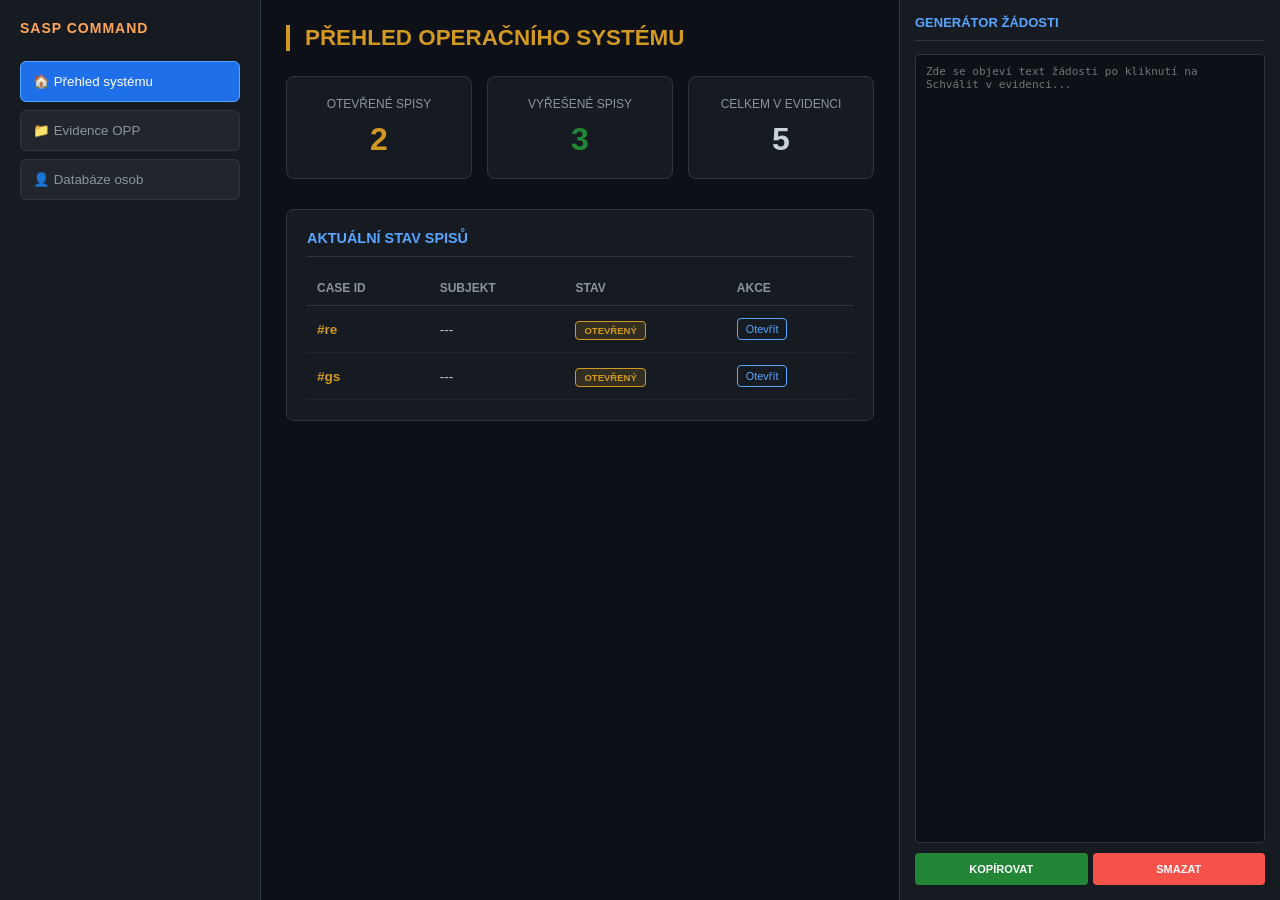
==== index.html @ 3b14d7df "h" ====
<!DOCTYPE html>
<html lang="cs">
<head>
    <meta charset="UTF-8">
    <title>SASP - Evidence</title>
    <style>
        :root { --bg: #0d1117; --side: #161b22; --border: #30363d; --accent: #58a6ff; --text: #c9d1d9; }
        body { background: var(--bg); color: var(--text); font-family: sans-serif; margin: 0; display: flex; height: 100vh; overflow: hidden; }
        
        .sidebar { width: 220px; background: var(--side); border-right: 1px solid var(--border); padding: 20px; display: flex; flex-direction: column; }
        .sidebar-header { color: #ffa657; font-size: 14px; font-weight: bold; margin-bottom: 25px; text-transform: uppercase; letter-spacing: 1px; }
        
        .nav-item { 
            width: 100%; padding: 12px; margin-bottom: 8px; background: #21262d; border: 1px solid var(--border); 
            color: #8b949e; border-radius: 6px; cursor: pointer; text-align: left; transition: 0.2s;
        }
        .nav-item:hover { background: #30363d; color: #fff; border-color: var(--accent); }
        .nav-item.active { background: #1f6feb; color: #fff; border-color: var(--accent); }

        .main { flex-grow: 1; position: relative; display: flex; flex-direction: column; }
        iframe { width: 100%; height: 100%; border: none; }

        .right-panel { width: 350px; background: var(--side); border-left: 1px solid var(--border); padding: 15px; display: flex; flex-direction: column; }
        .right-panel h3 { color: var(--accent); font-size: 13px; margin-top: 0; text-transform: uppercase; border-bottom: 1px solid var(--border); padding-bottom: 10px; }
        textarea { flex-grow: 1; background: var(--bg); color: var(--text); border: 1px solid var(--border); padding: 10px; resize: none; font-family: monospace; font-size: 11px; border-radius: 4px; }
        
        .btn-group { display: flex; gap: 5px; margin-top: 10px; }
        .btn { flex: 1; padding: 10px; border: none; border-radius: 4px; cursor: pointer; font-weight: bold; font-size: 11px; text-transform: uppercase; }
        .btn-copy { background: #238636; color: white; }
        .btn-clear { background: #f85149; color: white; }
    </style>
</head>
<body>

<div class="sidebar">
    <div class="sidebar-header">SASP COMMAND</div>
    <button class="nav-item active" onclick="loadPage(this, 'dashboard.html')">🏠 Přehled systému</button>
    <button class="nav-item" onclick="loadPage(this, 'evidence.html')">📁 Evidence OPP</button>
    <button class="nav-item" onclick="alert('V přípravě...')">👤 Databáze osob</button>
</div>

<div class="main">
    <iframe id="content-frame" src="dashboard.html"></iframe>
</div>

<div class="right-panel">
    <h3>Generátor žádosti</h3>
    <textarea id="report-area" placeholder="Zde se objeví text žádosti po kliknutí na Schválit v evidenci..."></textarea>
    <div class="btn-group">
        <button class="btn btn-copy" onclick="copyText()">Kopírovat</button>
        <button class="btn btn-clear" onclick="document.getElementById('report-area').value=''">Smazat</button>
    </div>
</div>

<script>
    function loadPage(btn, url) {
        // Změna barvy tlačítek v menu
        document.querySelectorAll('.nav-item').forEach(b => b.classList.remove('active'));
        if(btn) btn.classList.add('active'); 
        document.getElementById('content-frame').src = url;
    }

    window.addEventListener('message', function(e) {
        // Pokud přijde požadavek na otevření evidence z dashboardu
        if (e.data.action === 'open_evidence') {
            const evidenceBtn = document.querySelectorAll('.nav-item')[1]; // Druhé tlačítko v menu (Evidence)
            loadPage(evidenceBtn, 'evidence.html');
        } 
        // Pokud přijde text žádosti z evidence
        else if (typeof e.data === 'string') {
            document.getElementById('report-area').value = e.data;
        }
    });

    function copyText() {
        const area = document.getElementById('report-area');
        area.select();
        document.execCommand('copy');
        alert("Zkopírováno do schránky!");
    }
</script>

</body>
</html>
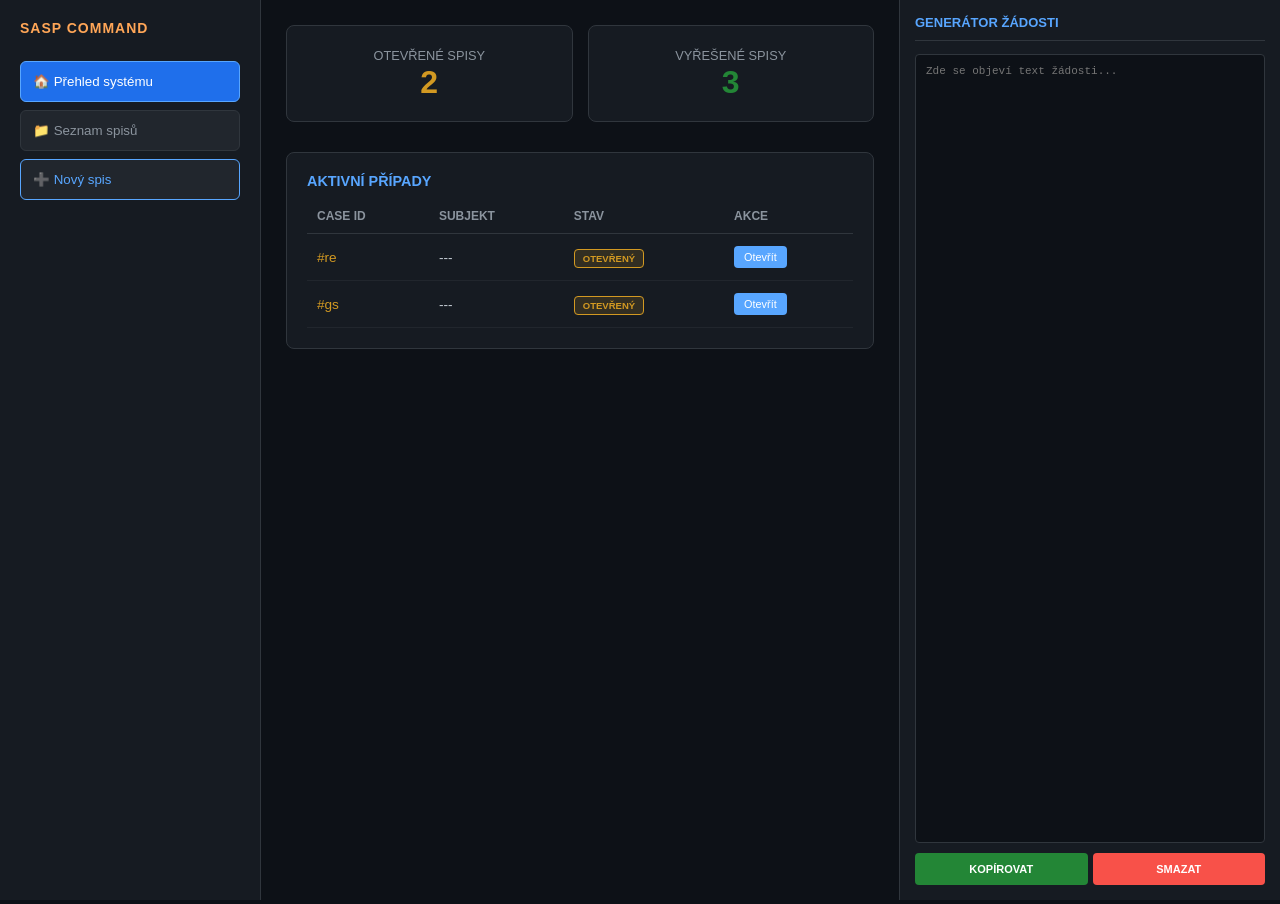
==== commit d80f0ac5: "sd" ====
--- a/index.html
+++ b/index.html
@@ -17,7 +17,7 @@
         .nav-item:hover { background: #30363d; color: #fff; border-color: var(--accent); }
         .nav-item.active { background: #1f6feb; color: #fff; border-color: var(--accent); }
 
-        .main { flex-grow: 1; position: relative; display: flex; flex-direction: column; }
+        .main { flex-grow: 1; position: relative; }
         iframe { width: 100%; height: 100%; border: none; }
 
         .right-panel { width: 350px; background: var(--side); border-left: 1px solid var(--border); padding: 15px; display: flex; flex-direction: column; }
@@ -35,8 +35,8 @@
 <div class="sidebar">
     <div class="sidebar-header">SASP COMMAND</div>
     <button class="nav-item active" onclick="loadPage(this, 'dashboard.html')">🏠 Přehled systému</button>
-    <button class="nav-item" onclick="loadPage(this, 'evidence.html')">📁 Evidence OPP</button>
-    <button class="nav-item" onclick="alert('V přípravě...')">👤 Databáze osob</button>
+    <button class="nav-item" onclick="loadPage(this, 'evidence.html')">📁 Seznam spisů</button>
+    <button class="nav-item" style="color: #58a6ff; border-color: #58a6ff;" onclick="loadPage(this, 'evidence.html?new=true')">➕ Nový spis</button>
 </div>
 
 <div class="main">
@@ -45,7 +45,7 @@
 
 <div class="right-panel">
     <h3>Generátor žádosti</h3>
-    <textarea id="report-area" placeholder="Zde se objeví text žádosti po kliknutí na Schválit v evidenci..."></textarea>
+    <textarea id="report-area" placeholder="Zde se objeví text žádosti..."></textarea>
     <div class="btn-group">
         <button class="btn btn-copy" onclick="copyText()">Kopírovat</button>
         <button class="btn btn-clear" onclick="document.getElementById('report-area').value=''">Smazat</button>
@@ -54,20 +54,17 @@
 
 <script>
     function loadPage(btn, url) {
-        // Změna barvy tlačítek v menu
         document.querySelectorAll('.nav-item').forEach(b => b.classList.remove('active'));
-        if(btn) btn.classList.add('active'); 
+        if(btn) btn.classList.add('active');
         document.getElementById('content-frame').src = url;
     }
 
     window.addEventListener('message', function(e) {
-        // Pokud přijde požadavek na otevření evidence z dashboardu
-        if (e.data.action === 'open_evidence') {
-            const evidenceBtn = document.querySelectorAll('.nav-item')[1]; // Druhé tlačítko v menu (Evidence)
-            loadPage(evidenceBtn, 'evidence.html');
-        } 
-        // Pokud přijde text žádosti z evidence
-        else if (typeof e.data === 'string') {
+        if (e.data.action === 'open_case') {
+            // Přepne na evidenci a předá ID případu
+            const navBtn = document.querySelectorAll('.nav-item')[1];
+            loadPage(navBtn, 'evidence.html?id=' + e.data.caseId);
+        } else if (typeof e.data === 'string') {
             document.getElementById('report-area').value = e.data;
         }
     });
@@ -76,7 +73,7 @@
         const area = document.getElementById('report-area');
         area.select();
         document.execCommand('copy');
-        alert("Zkopírováno do schránky!");
+        alert("Zkopírováno!");
     }
 </script>
 
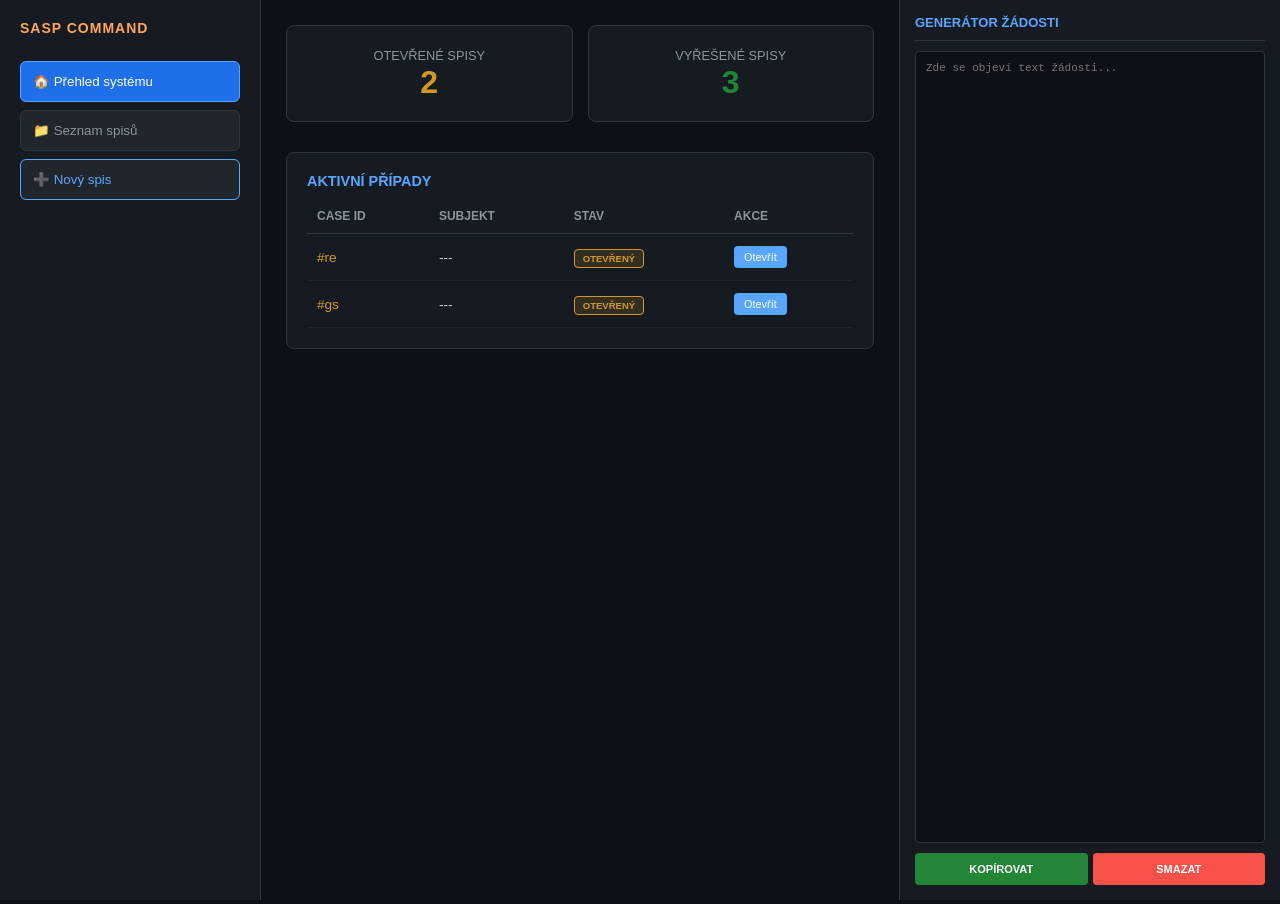
==== commit b9c177c7: "m,n" ====
--- a/index.html
+++ b/index.html
@@ -6,24 +6,16 @@
     <style>
         :root { --bg: #0d1117; --side: #161b22; --border: #30363d; --accent: #58a6ff; --text: #c9d1d9; }
         body { background: var(--bg); color: var(--text); font-family: sans-serif; margin: 0; display: flex; height: 100vh; overflow: hidden; }
-        
         .sidebar { width: 220px; background: var(--side); border-right: 1px solid var(--border); padding: 20px; display: flex; flex-direction: column; }
         .sidebar-header { color: #ffa657; font-size: 14px; font-weight: bold; margin-bottom: 25px; text-transform: uppercase; letter-spacing: 1px; }
-        
-        .nav-item { 
-            width: 100%; padding: 12px; margin-bottom: 8px; background: #21262d; border: 1px solid var(--border); 
-            color: #8b949e; border-radius: 6px; cursor: pointer; text-align: left; transition: 0.2s;
-        }
+        .nav-item { width: 100%; padding: 12px; margin-bottom: 8px; background: #21262d; border: 1px solid var(--border); color: #8b949e; border-radius: 6px; cursor: pointer; text-align: left; transition: 0.2s; }
         .nav-item:hover { background: #30363d; color: #fff; border-color: var(--accent); }
         .nav-item.active { background: #1f6feb; color: #fff; border-color: var(--accent); }
-
         .main { flex-grow: 1; position: relative; }
         iframe { width: 100%; height: 100%; border: none; }
-
         .right-panel { width: 350px; background: var(--side); border-left: 1px solid var(--border); padding: 15px; display: flex; flex-direction: column; }
-        .right-panel h3 { color: var(--accent); font-size: 13px; margin-top: 0; text-transform: uppercase; border-bottom: 1px solid var(--border); padding-bottom: 10px; }
+        .right-panel h3 { color: var(--accent); font-size: 13px; margin: 0 0 10px 0; text-transform: uppercase; border-bottom: 1px solid var(--border); padding-bottom: 10px; }
         textarea { flex-grow: 1; background: var(--bg); color: var(--text); border: 1px solid var(--border); padding: 10px; resize: none; font-family: monospace; font-size: 11px; border-radius: 4px; }
-        
         .btn-group { display: flex; gap: 5px; margin-top: 10px; }
         .btn { flex: 1; padding: 10px; border: none; border-radius: 4px; cursor: pointer; font-weight: bold; font-size: 11px; text-transform: uppercase; }
         .btn-copy { background: #238636; color: white; }
@@ -61,9 +53,7 @@
 
     window.addEventListener('message', function(e) {
         if (e.data.action === 'open_case') {
-            // Přepne na evidenci a předá ID případu
-            const navBtn = document.querySelectorAll('.nav-item')[1];
-            loadPage(navBtn, 'evidence.html?id=' + e.data.caseId);
+            loadPage(null, 'evidence.html?id=' + e.data.caseId);
         } else if (typeof e.data === 'string') {
             document.getElementById('report-area').value = e.data;
         }
@@ -73,9 +63,8 @@
         const area = document.getElementById('report-area');
         area.select();
         document.execCommand('copy');
-        alert("Zkopírováno!");
+        alert("Zkopírováno do schránky!");
     }
 </script>
-
 </body>
 </html>
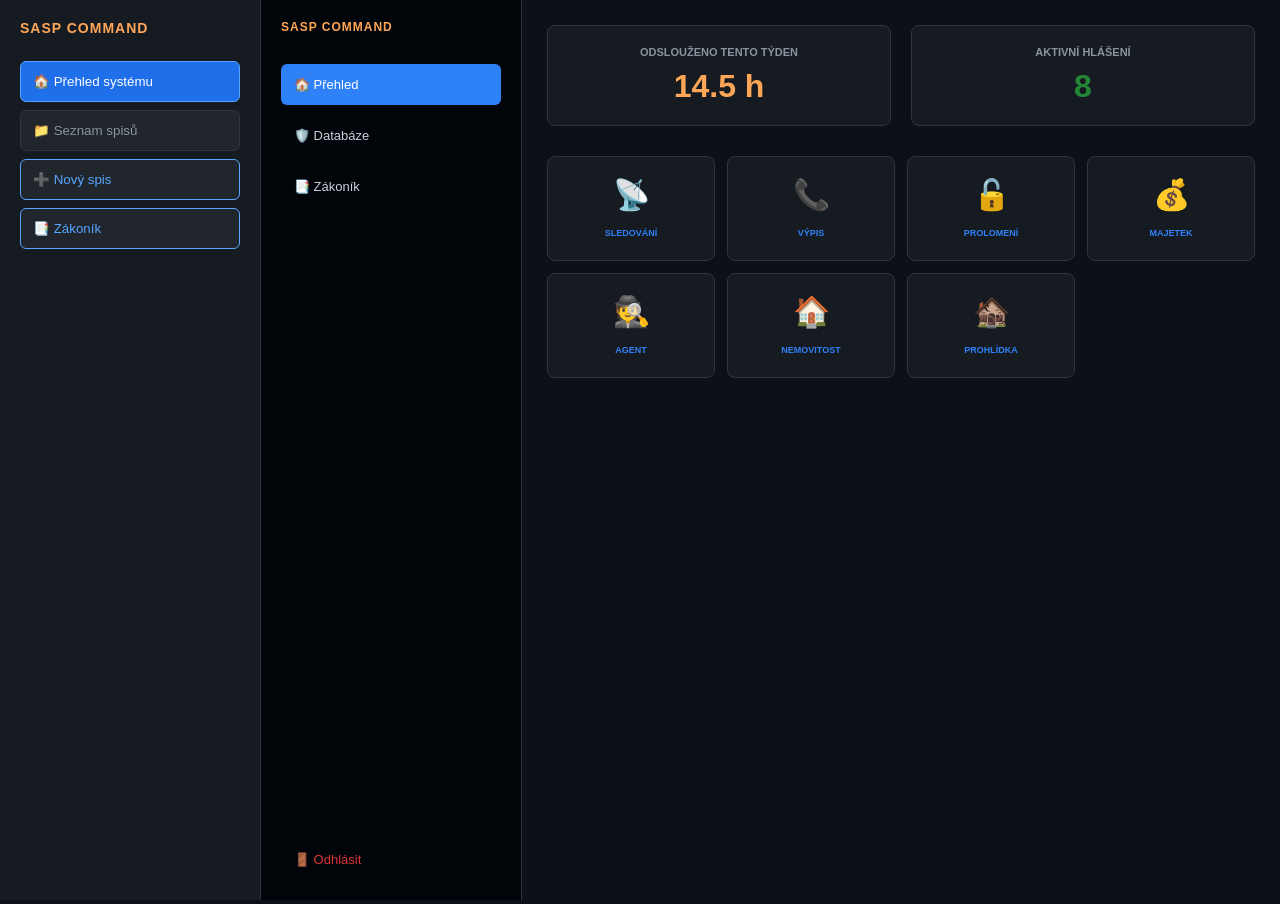
==== commit 480b8ccc: "Update index.html" ====
--- a/index.html
+++ b/index.html
@@ -29,19 +29,10 @@
     <button class="nav-item active" onclick="loadPage(this, 'dashboard.html')">🏠 Přehled systému</button>
     <button class="nav-item" onclick="loadPage(this, 'evidence.html')">📁 Seznam spisů</button>
     <button class="nav-item" style="color: #58a6ff; border-color: #58a6ff;" onclick="loadPage(this, 'evidence.html?new=true')">➕ Nový spis</button>
-</div>
+<button class="nav-item" style="color: #58a6ff; border-color: #58a6ff;" onclick="window.open('https://genk.cz/hry/gta5/zakony-fivem/the-penal-code-of-the-state-of-san-andreas-002-19-r17/', '_blank')">📑 Zákoník</button></div>
 
 <div class="main">
     <iframe id="content-frame" src="dashboard.html"></iframe>
-</div>
-
-<div class="right-panel">
-    <h3>Generátor žádosti</h3>
-    <textarea id="report-area" placeholder="Zde se objeví text žádosti..."></textarea>
-    <div class="btn-group">
-        <button class="btn btn-copy" onclick="copyText()">Kopírovat</button>
-        <button class="btn btn-clear" onclick="document.getElementById('report-area').value=''">Smazat</button>
-    </div>
 </div>
 
 <script>
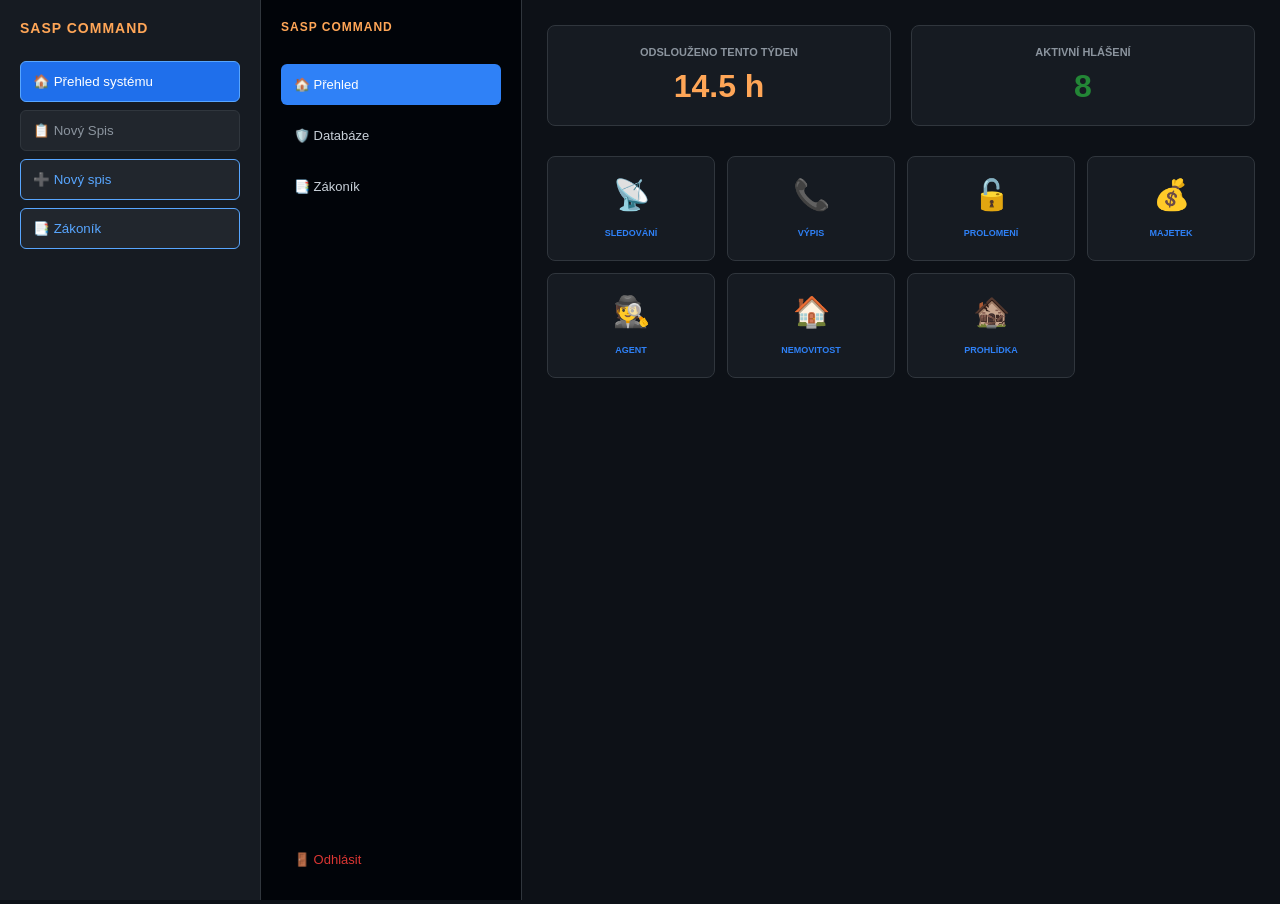
==== commit fe10f8ea: "Update index.html" ====
--- a/index.html
+++ b/index.html
@@ -27,7 +27,7 @@
 <div class="sidebar">
     <div class="sidebar-header">SASP COMMAND</div>
     <button class="nav-item active" onclick="loadPage(this, 'dashboard.html')">🏠 Přehled systému</button>
-    <button class="nav-item" onclick="loadPage(this, 'evidence.html')">📁 Seznam spisů</button>
+    <button class="nav-item" onclick="loadPage(this, 'evidence.html')">📋 Nový Spis</button>
     <button class="nav-item" style="color: #58a6ff; border-color: #58a6ff;" onclick="loadPage(this, 'evidence.html?new=true')">➕ Nový spis</button>
 <button class="nav-item" style="color: #58a6ff; border-color: #58a6ff;" onclick="window.open('https://genk.cz/hry/gta5/zakony-fivem/the-penal-code-of-the-state-of-san-andreas-002-19-r17/', '_blank')">📑 Zákoník</button></div>
 
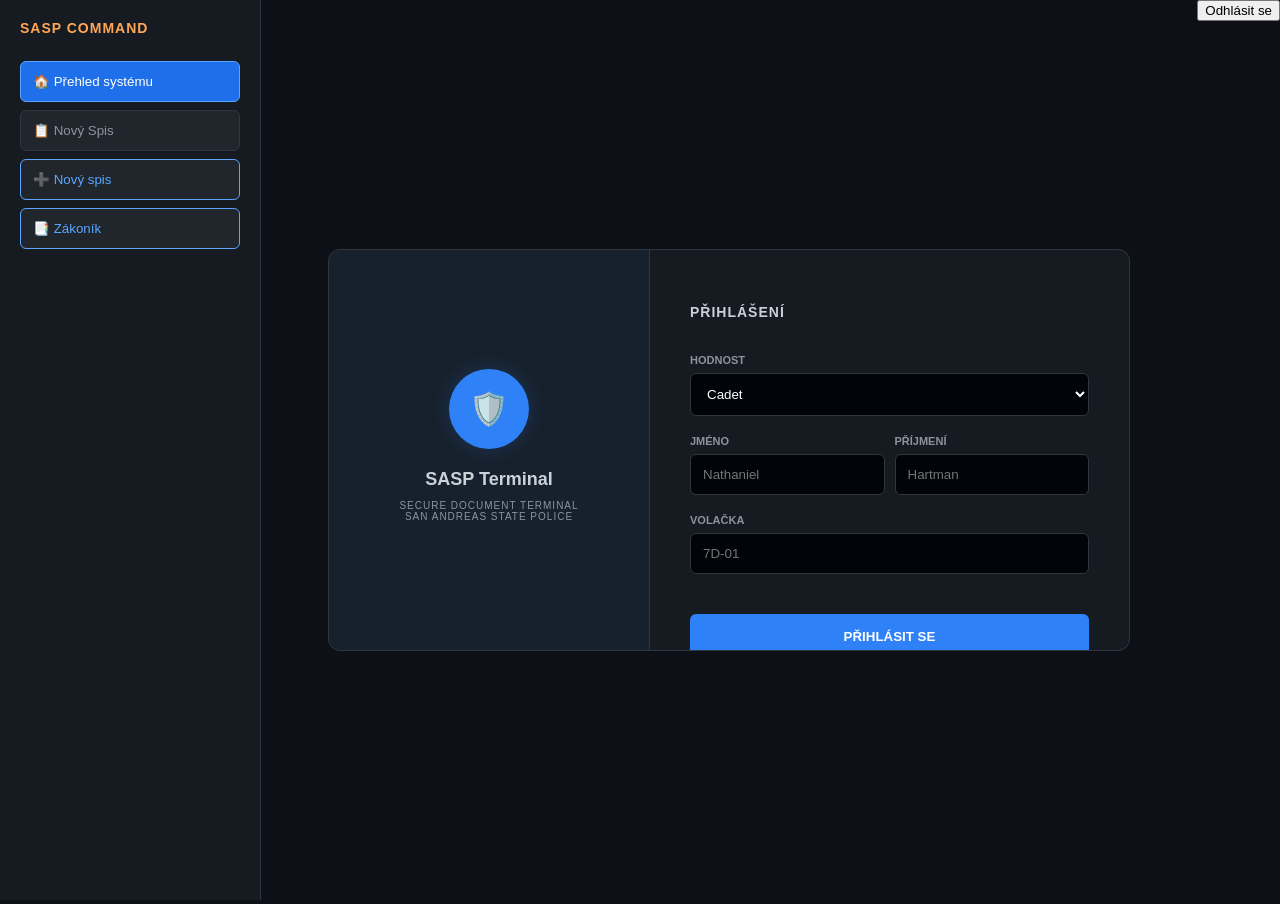
==== commit 7464d223: "Update index.html" ====
--- a/index.html
+++ b/index.html
@@ -35,6 +35,13 @@
     <iframe id="content-frame" src="dashboard.html"></iframe>
 </div>
 
+        <div class="logout-container">
+            <button onclick="logout()" class="btn-logout">
+                <div class="logout-icon"></div> Odhlásit se
+            </button>
+        </div>
+    </div>
+
 <script>
     function loadPage(btn, url) {
         document.querySelectorAll('.nav-item').forEach(b => b.classList.remove('active'));
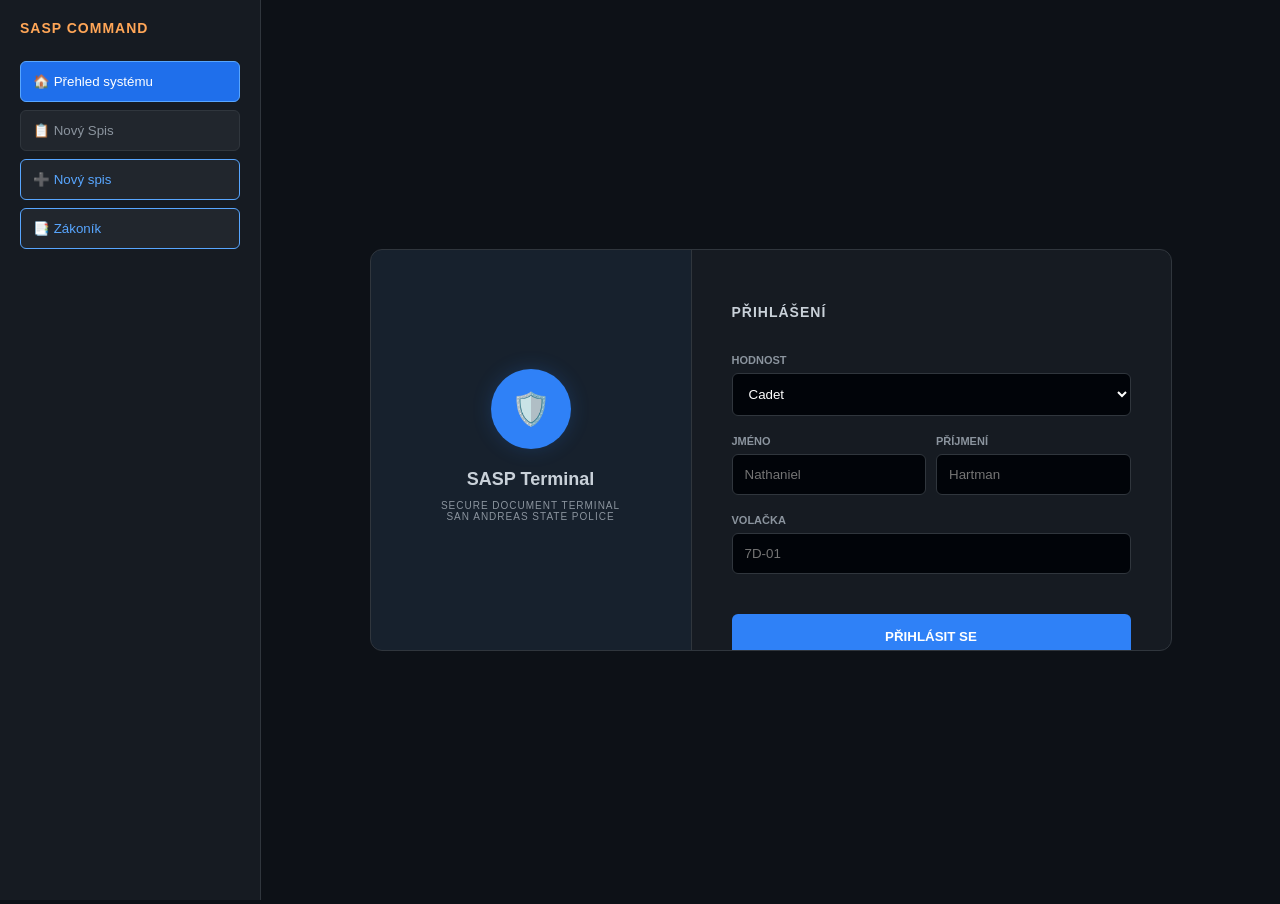
==== commit cd235554: "sda" ====
--- a/index.html
+++ b/index.html
@@ -35,13 +35,6 @@
     <iframe id="content-frame" src="dashboard.html"></iframe>
 </div>
 
-        <div class="logout-container">
-            <button onclick="logout()" class="btn-logout">
-                <div class="logout-icon"></div> Odhlásit se
-            </button>
-        </div>
-    </div>
-
 <script>
     function loadPage(btn, url) {
         document.querySelectorAll('.nav-item').forEach(b => b.classList.remove('active'));
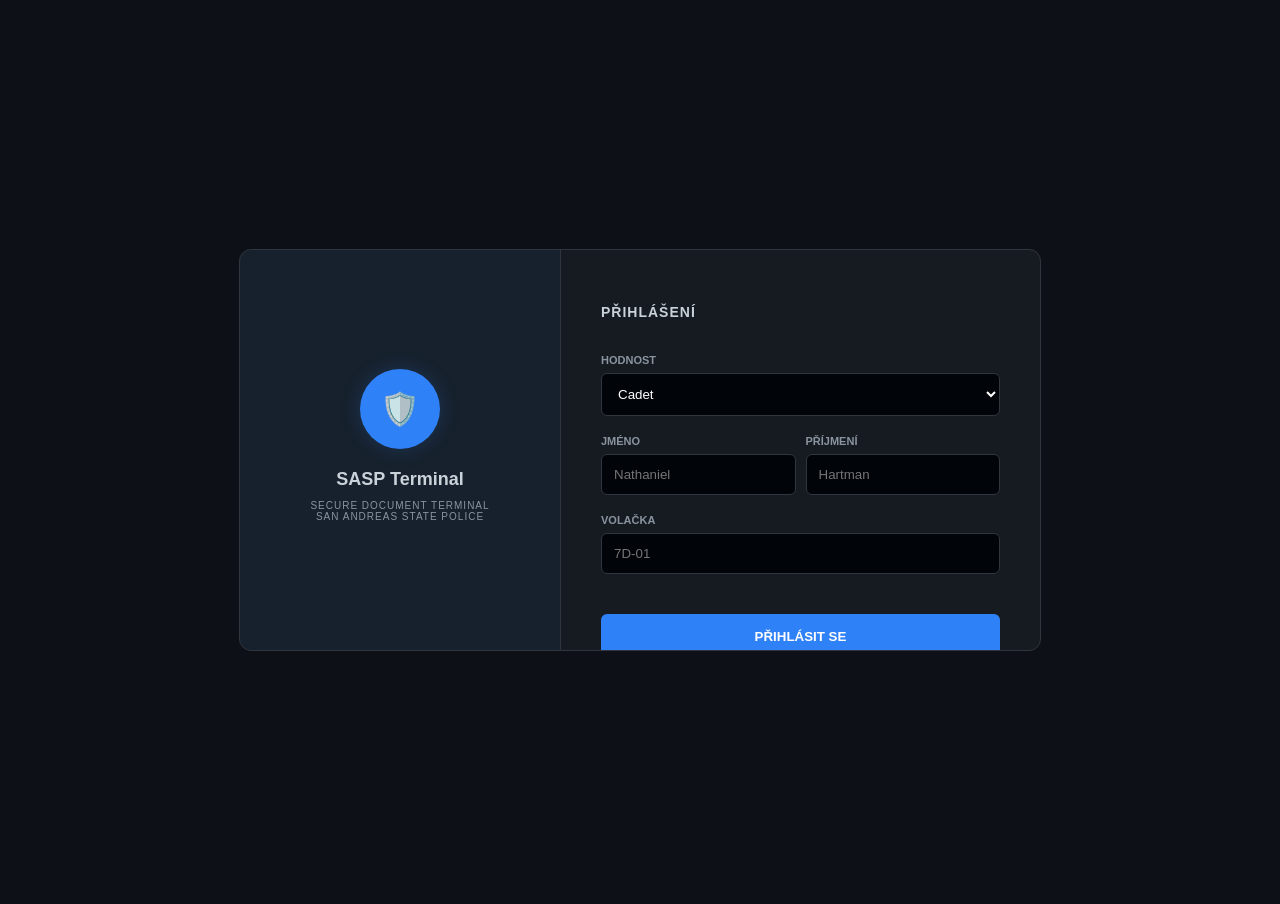
==== commit 4f7fc60e: "sa" ====
--- a/index.html
+++ b/index.html
@@ -23,14 +23,7 @@
     </style>
 </head>
 <body>
-
-<div class="sidebar">
-    <div class="sidebar-header">SASP COMMAND</div>
-    <button class="nav-item active" onclick="loadPage(this, 'dashboard.html')">🏠 Přehled systému</button>
-    <button class="nav-item" onclick="loadPage(this, 'evidence.html')">📋 Nový Spis</button>
-    <button class="nav-item" style="color: #58a6ff; border-color: #58a6ff;" onclick="loadPage(this, 'evidence.html?new=true')">➕ Nový spis</button>
-<button class="nav-item" style="color: #58a6ff; border-color: #58a6ff;" onclick="window.open('https://genk.cz/hry/gta5/zakony-fivem/the-penal-code-of-the-state-of-san-andreas-002-19-r17/', '_blank')">📑 Zákoník</button></div>
-
+    
 <div class="main">
     <iframe id="content-frame" src="dashboard.html"></iframe>
 </div>
